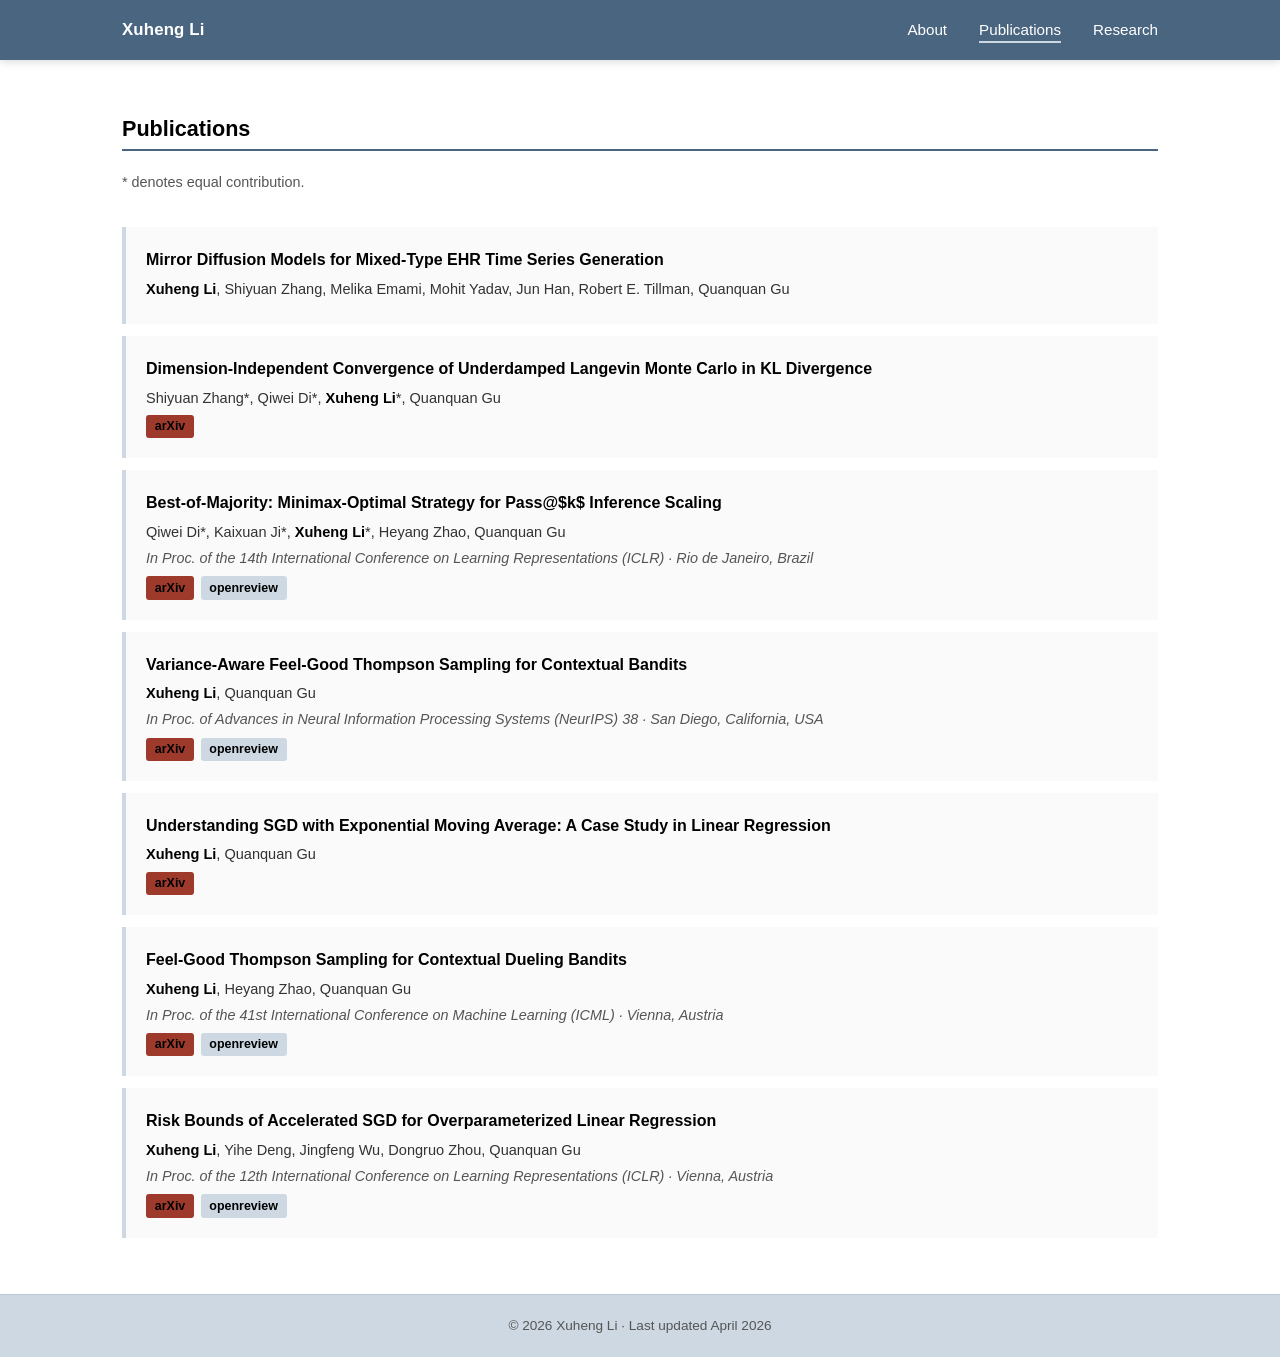
==== publication.html @ 6a012bcb "Complete version of index and pubs" ====
<!DOCTYPE html>
<html lang="en">
<head>
  <meta charset="UTF-8" />
  <meta name="viewport" content="width=device-width, initial-scale=1.0" />
  <title>Publications · Xuheng Li</title>
  <link rel="stylesheet" href="style.css" />
</head>
<body>

  <!-- ── Navigation ─────────────────────────────────────────── -->
  <nav>
    <div class="nav-inner">
      <a class="nav-brand" href="index.html">Xuheng Li</a>
      <ul class="nav-links">
        <li><a href="index.html">About</a></li>
        <li><a href="publication.html" class="active">Publications</a></li>
        <li><a href="research.html">Research</a></li>
      </ul>
    </div>
  </nav>

  <!-- ── Main ───────────────────────────────────────────────── -->
  <main>
    <div class="container">

      <h2 class="section-title">Publications</h2>
      <p style="font-size:0.9rem; color:#555; margin-bottom:2rem;">
        * denotes equal contribution.
      </p>

      <div id="pub-container">
        <p style="color:#888;">Loading publications…</p>
      </div>

    </div>
  </main>

  <!-- ── Footer ─────────────────────────────────────────────── -->
  <footer>
    <div class="container">
      © 2026 Xuheng Li · Last updated April 2026
    </div>
  </footer>

  <!-- ── Render publications from JSON ──────────────────────── -->
  <script>
    const SELF = "Xuheng Li";

    function boldSelf(authorsStr) {
      // Wrap the author's own name in <strong>, leaving asterisks intact
      return authorsStr.replace(
        new RegExp(`(${SELF})(\\*?)`, "g"),
        "<strong>$1</strong>$2"
      );
    }

    function buildVenue(pub) {
      if (pub.type === "conference" && pub.conference_name) {
        let v = `In Proc. of ${pub.conference_name}`;
        if (pub.conference_location) v += ` · ${pub.conference_location}`;
        return v;
      }
      return "";
    }

    function buildItem(pub) {
      const titleLink = pub.url
        ? `<a href="${pub.url}" target="_blank">${pub.title}</a>`
        : pub.arxiv
          ? `<a href="${pub.arxiv}" target="_blank">${pub.title}</a>`
          : pub.title;

      const venue = buildVenue(pub);

      const badges = [];
      if (pub.arxiv) {
        badges.push(`<a class="badge badge-arxiv" href="${pub.arxiv}" target="_blank">arXiv</a>`);
      }
      if (pub.url) {
        badges.push(`<a class="badge badge-paper" href="${pub.url}" target="_blank">openreview</a>`);
      }

      return `
        <li class="pub-item">
          <div class="pub-title">${titleLink}</div>
          <div class="pub-authors">${boldSelf(pub.authors)}</div>
          ${venue ? `<div class="pub-venue">${venue}</div>` : ""}
          ${badges.length ? `<div class="pub-badges">${badges.join("")}</div>` : ""}
        </li>`;
    }

    fetch("publications.json")
      .then(r => r.json())
      .then(pubs => {
        const container = document.getElementById("pub-container");
        container.innerHTML = `
          <ul class="pub-list">
            ${pubs.map(buildItem).join("")}
          </ul>`;
      })
      .catch(() => {
        document.getElementById("pub-container").innerHTML =
          "<p style='color:#c00;'>Failed to load publications.</p>";
      });
  </script>

</body>
</html>
---- style.css ----
/* =====================================================
   CSS Custom Properties
   ===================================================== */
:root {
  --color-bg:           #ffffff;
  --color-text:         #000000;
  --color-block-light:  rgb(205, 216, 227);   /* muted steel blue-grey */
  --color-block-dark:   rgb( 74, 101, 128);   /* deeper slate blue     */
  --color-emphasis:     rgb(158,  58,  43);   /* terracotta / rust red */
  --color-link:         rgb(150, 191, 230);   /* light blue            */

  --font-sans: "Aptos", "Segoe UI", -apple-system, BlinkMacSystemFont,
               Helvetica, Arial, sans-serif;
  --font-mono: "SFMono-Regular", Consolas, "Liberation Mono", Menlo, monospace;

  --max-width:  1100px;
  --nav-height: 60px;

  --sp-xs: 0.4rem;
  --sp-sm: 0.75rem;
  --sp-md: 1.25rem;
  --sp-lg: 2rem;
  --sp-xl: 3.5rem;
}

/* =====================================================
   Reset & Base
   ===================================================== */
*, *::before, *::after {
  box-sizing: border-box;
  margin: 0;
  padding: 0;
}

html {
  scroll-behavior: smooth;
}

body {
  font-family: var(--font-sans);
  font-size: 16px;
  line-height: 1.65;
  color: var(--color-text);
  background: var(--color-bg);
}

/* =====================================================
   Typography
   ===================================================== */
h1 { font-size: 2rem;   font-weight: 700; line-height: 1.2; margin-bottom: var(--sp-xs); }
h2 { font-size: 1.5rem; font-weight: 700; line-height: 1.25; margin-bottom: var(--sp-sm); }
h3 { font-size: 1.1rem; font-weight: 600; line-height: 1.3;  margin-bottom: var(--sp-xs); }

p { margin-bottom: var(--sp-sm); }

a {
  color: var(--color-link);
  text-decoration: none;
}
a:hover { text-decoration: underline; }

/* =====================================================
   Layout
   ===================================================== */
.container {
  max-width: var(--max-width);
  margin: 0 auto;
  padding: 0 var(--sp-lg);
}

main {
  padding: var(--sp-xl) 0;
}

/* =====================================================
   Navigation
   ===================================================== */
nav {
  position: sticky;
  top: 0;
  z-index: 100;
  background: var(--color-block-dark);
  height: var(--nav-height);
  box-shadow: 0 2px 8px rgba(0, 0, 0, 0.14);
}

.nav-inner {
  max-width: var(--max-width);
  margin: 0 auto;
  padding: 0 var(--sp-lg);
  height: 100%;
  display: flex;
  align-items: center;
  justify-content: space-between;
}

.nav-brand {
  font-size: 1.05rem;
  font-weight: 700;
  color: #ffffff;
  text-decoration: none;
  letter-spacing: 0.01em;
}
.nav-brand:hover { text-decoration: none; opacity: 0.85; }

.nav-links {
  list-style: none;
  display: flex;
  gap: var(--sp-lg);
}

.nav-links a {
  color: #ffffff;
  font-size: 0.95rem;
  font-weight: 500;
  text-decoration: none;
  padding-bottom: 3px;
  border-bottom: 2px solid transparent;
  transition: border-color 0.15s;
}
.nav-links a:hover,
.nav-links a.active {
  border-bottom-color: var(--color-block-light);
  text-decoration: none;
}

/* =====================================================
   Section
   ===================================================== */
section {
  margin-bottom: var(--sp-xl);
}

.section-title {
  font-size: 1.35rem;
  font-weight: 700;
  padding-bottom: var(--sp-xs);
  border-bottom: 2px solid var(--color-block-dark);
  margin-bottom: var(--sp-md);
}

/* =====================================================
   Profile / Hero  (index page)
   ===================================================== */
.profile {
  display: flex;
  gap: var(--sp-xl);
  align-items: flex-start;
  margin-bottom: var(--sp-xl);
}

.profile-photo {
  flex-shrink: 0;
  width: 190px;
  height: 190px;
  border-radius: 50%;
  object-fit: cover;
  border: 4px solid var(--color-block-light);
  box-shadow: 0 2px 10px rgba(0, 0, 0, 0.1);
}

.profile-meta {
  font-size: 0.95rem;
  color: #444;
  margin-bottom: var(--sp-sm);
}

.profile-links {
  display: flex;
  flex-wrap: wrap;
  gap: var(--sp-sm);
  margin: var(--sp-sm) 0 var(--sp-md);
}

/* =====================================================
   Button-style links
   ===================================================== */
.btn-link {
  display: inline-flex;
  align-items: center;
  gap: 0.3rem;
  padding: 0.28rem 0.85rem;
  border-radius: 4px;
  font-size: 0.88rem;
  font-weight: 600;
  background: var(--color-block-light);
  color: var(--color-text);
  text-decoration: none;
  transition: background 0.15s, color 0.15s;
}
.btn-link:hover {
  background: var(--color-block-dark);
  color: #ffffff;
  text-decoration: none;
}

/* =====================================================
   News  (index page)
   ===================================================== */
.news-list {
  list-style: none;
}

.news-list li {
  display: flex;
  gap: var(--sp-md);
  padding: var(--sp-sm) 0;
  border-bottom: 1px solid var(--color-block-light);
  font-size: 0.95rem;
}

.news-date {
  flex-shrink: 0;
  width: 95px;
  color: #555;
  font-weight: 600;
  font-size: 0.88rem;
  padding-top: 2px;
}

/* =====================================================
   Tweet embed (news items)
   ===================================================== */
.news-list .twitter-tweet {
  max-width: 480px !important;
}

/* =====================================================
   Publications  (publication page)
   ===================================================== */
.pub-year-group {
  margin-bottom: var(--sp-lg);
}

.pub-year-label {
  display: inline-block;
  font-size: 1.1rem;
  font-weight: 700;
  color: #ffffff;
  background: var(--color-block-dark);
  padding: 0.15rem 0.8rem;
  border-radius: 4px;
  margin-bottom: var(--sp-md);
}

.pub-list {
  list-style: none;
  display: flex;
  flex-direction: column;
  gap: var(--sp-sm);
}

.pub-item {
  padding: var(--sp-md);
  border-left: 4px solid var(--color-block-light);
  background: #fafafa;
  transition: border-left-color 0.15s, background 0.15s;
}
.pub-item:hover {
  border-left-color: var(--color-block-dark);
  background: #f2fdf8;
}

.pub-title {
  font-weight: 600;
  font-size: 1rem;
  margin-bottom: 0.2rem;
}
.pub-title a { color: var(--color-text); }
.pub-title a:hover { color: var(--color-link); text-decoration: none; }

.pub-authors {
  font-size: 0.91rem;
  color: #333;
  margin-bottom: 0.2rem;
}
.pub-authors strong {
  font-weight: 700;
  color: var(--color-text);
}

.pub-venue {
  font-size: 0.9rem;
  font-style: italic;
  color: #555;
  margin-bottom: 0.35rem;
}

.pub-badges {
  display: flex;
  flex-wrap: wrap;
  gap: 0.4rem;
  margin-top: 0.35rem;
}

/* Badges */
.badge {
  display: inline-block;
  padding: 0.08rem 0.55rem;
  font-size: 0.78rem;
  font-weight: 600;
  border-radius: 3px;
  text-decoration: none;
  transition: opacity 0.15s;
}
.badge:hover { opacity: 0.8; text-decoration: none; }

.badge-conf     { background: var(--color-block-dark);  color: #ffffff; }
.badge-preprint { background: #e0e0e0;                  color: #333333; }
.badge-arxiv    { background: var(--color-emphasis);    color: var(--color-text); }
.badge-paper    { background: var(--color-block-light); color: var(--color-text); }

/* =====================================================
   Research  (research page)
   ===================================================== */
.research-grid {
  display: grid;
  grid-template-columns: repeat(auto-fit, minmax(300px, 1fr));
  gap: var(--sp-lg);
}

.research-card {
  padding: var(--sp-md);
  border-top: 4px solid var(--color-block-dark);
  background: var(--color-block-light);
}

.research-card h3 {
  font-size: 1.05rem;
  margin-bottom: var(--sp-sm);
}

.research-card p {
  font-size: 0.93rem;
  color: #222;
}

.research-card .pub-badges {
  margin-top: var(--sp-sm);
}

/* =====================================================
   Footer
   ===================================================== */
footer {
  background: var(--color-block-light);
  padding: var(--sp-md) 0;
  text-align: center;
  font-size: 0.85rem;
  color: #555;
  border-top: 1px solid #b8c8d8;
}

/* =====================================================
   Responsive
   ===================================================== */
@media (max-width: 720px) {
  :root { --sp-xl: 2.5rem; --sp-lg: 1.5rem; }

  .profile {
    flex-direction: column;
    align-items: center;
    text-align: center;
  }
  .profile-links { justify-content: center; }

  .nav-links { gap: var(--sp-md); }

  .news-list li {
    flex-direction: column;
    gap: 0.15rem;
  }
  .news-date { width: auto; }

  .research-grid {
    grid-template-columns: 1fr;
  }
}
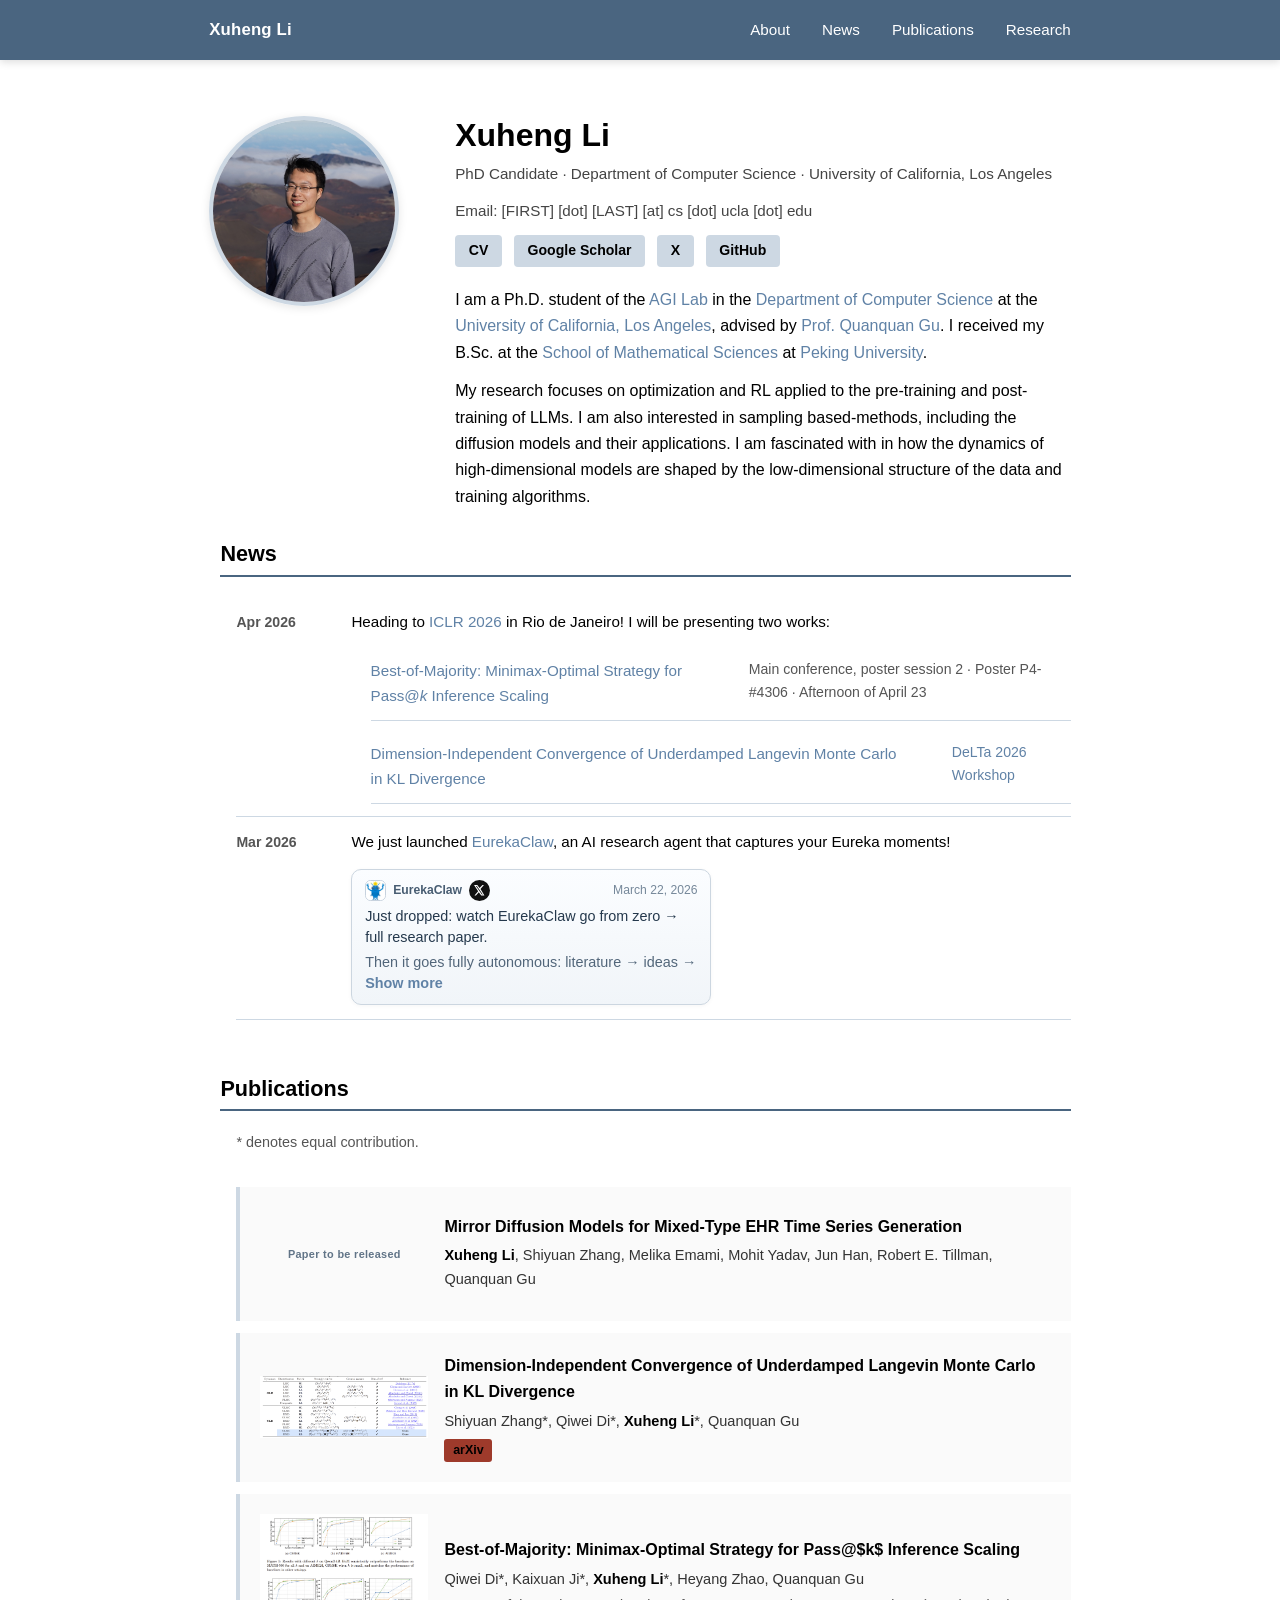
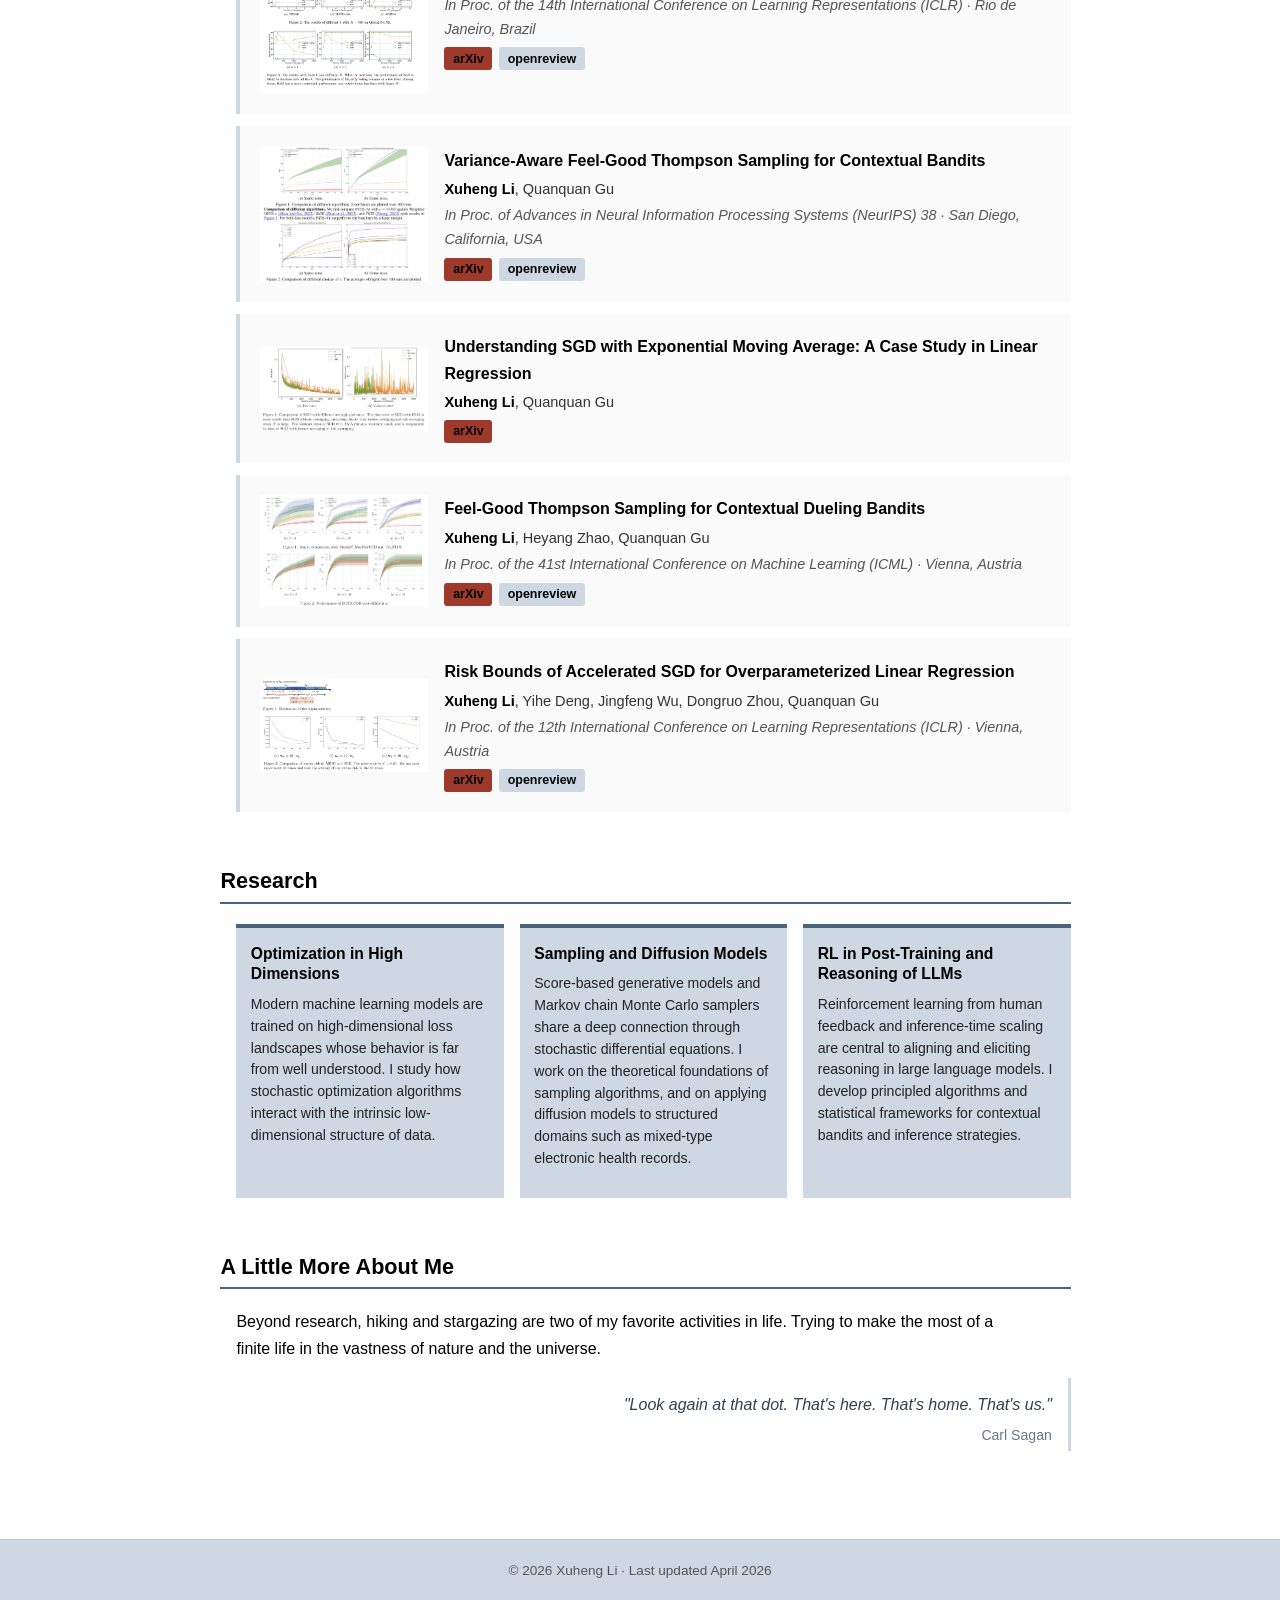
==== commit c6acbdf5: "Merge the site into a single page, add paper images, and add a new personal section" ====
--- a/publication.html
+++ b/publication.html
@@ -4,106 +4,13 @@
   <meta charset="UTF-8" />
   <meta name="viewport" content="width=device-width, initial-scale=1.0" />
   <title>Publications · Xuheng Li</title>
-  <link rel="stylesheet" href="style.css" />
+  <meta http-equiv="refresh" content="0; url=index.html#publications" />
+  <link rel="canonical" href="index.html#publications" />
 </head>
 <body>
-
-  <!-- ── Navigation ─────────────────────────────────────────── -->
-  <nav>
-    <div class="nav-inner">
-      <a class="nav-brand" href="index.html">Xuheng Li</a>
-      <ul class="nav-links">
-        <li><a href="index.html">About</a></li>
-        <li><a href="publication.html" class="active">Publications</a></li>
-        <li><a href="research.html">Research</a></li>
-      </ul>
-    </div>
-  </nav>
-
-  <!-- ── Main ───────────────────────────────────────────────── -->
-  <main>
-    <div class="container">
-
-      <h2 class="section-title">Publications</h2>
-      <p style="font-size:0.9rem; color:#555; margin-bottom:2rem;">
-        * denotes equal contribution.
-      </p>
-
-      <div id="pub-container">
-        <p style="color:#888;">Loading publications…</p>
-      </div>
-
-    </div>
-  </main>
-
-  <!-- ── Footer ─────────────────────────────────────────────── -->
-  <footer>
-    <div class="container">
-      © 2026 Xuheng Li · Last updated April 2026
-    </div>
-  </footer>
-
-  <!-- ── Render publications from JSON ──────────────────────── -->
+  <p>Redirecting to <a href="index.html#publications">Publications</a>...</p>
   <script>
-    const SELF = "Xuheng Li";
-
-    function boldSelf(authorsStr) {
-      // Wrap the author's own name in <strong>, leaving asterisks intact
-      return authorsStr.replace(
-        new RegExp(`(${SELF})(\\*?)`, "g"),
-        "<strong>$1</strong>$2"
-      );
-    }
-
-    function buildVenue(pub) {
-      if (pub.type === "conference" && pub.conference_name) {
-        let v = `In Proc. of ${pub.conference_name}`;
-        if (pub.conference_location) v += ` · ${pub.conference_location}`;
-        return v;
-      }
-      return "";
-    }
-
-    function buildItem(pub) {
-      const titleLink = pub.url
-        ? `<a href="${pub.url}" target="_blank">${pub.title}</a>`
-        : pub.arxiv
-          ? `<a href="${pub.arxiv}" target="_blank">${pub.title}</a>`
-          : pub.title;
-
-      const venue = buildVenue(pub);
-
-      const badges = [];
-      if (pub.arxiv) {
-        badges.push(`<a class="badge badge-arxiv" href="${pub.arxiv}" target="_blank">arXiv</a>`);
-      }
-      if (pub.url) {
-        badges.push(`<a class="badge badge-paper" href="${pub.url}" target="_blank">openreview</a>`);
-      }
-
-      return `
-        <li class="pub-item">
-          <div class="pub-title">${titleLink}</div>
-          <div class="pub-authors">${boldSelf(pub.authors)}</div>
-          ${venue ? `<div class="pub-venue">${venue}</div>` : ""}
-          ${badges.length ? `<div class="pub-badges">${badges.join("")}</div>` : ""}
-        </li>`;
-    }
-
-    fetch("publications.json")
-      .then(r => r.json())
-      .then(pubs => {
-        const container = document.getElementById("pub-container");
-        container.innerHTML = `
-          <ul class="pub-list">
-            ${pubs.map(buildItem).join("")}
-          </ul>`;
-      })
-      .catch(() => {
-        document.getElementById("pub-container").innerHTML =
-          "<p style='color:#c00;'>Failed to load publications.</p>";
-      });
+    window.location.replace("index.html#publications");
   </script>
-
 </body>
 </html>
